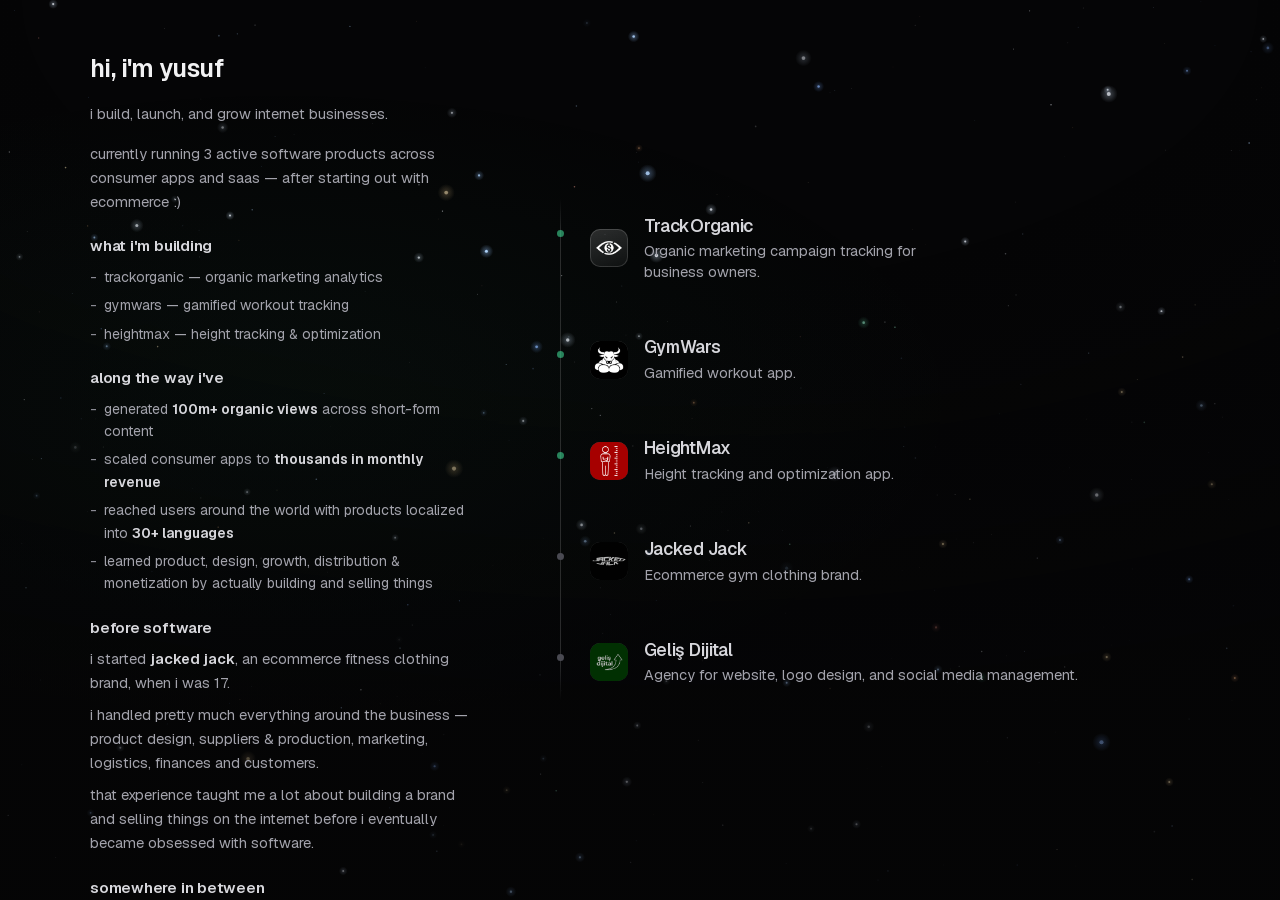
==== index.html @ 736e49fb "Add subtle mobile-only read more toggle (desktop completely unchanged)" ====
<!doctype html>
<html lang="en" data-theme="dark">
<head>
<meta charset="utf-8">
<meta name="viewport" content="width=device-width, initial-scale=1, viewport-fit=cover">
<title>Yusuf Emir Ulutaş</title>
<meta name="description" content="Founder. I build and run small software products: TrackOrganic, GymWars and HeightMax.">
<meta name="color-scheme" content="dark">
<meta name="theme-color" content="#050506">
<link rel="canonical" href="https://ulutas.co/">

<meta property="og:type" content="website">
<meta property="og:url" content="https://ulutas.co/">
<meta property="og:title" content="Yusuf Emir Ulutaş">
<meta property="og:description" content="Founder. I build and run small software products: TrackOrganic, GymWars and HeightMax.">
<meta property="og:image" content="https://ulutas.co/assets/og.png">
<meta name="twitter:card" content="summary_large_image">
<meta name="twitter:site" content="@ye33u">
<meta name="twitter:title" content="Yusuf Emir Ulutaş">
<meta name="twitter:description" content="Founder. I build and run small software products: TrackOrganic, GymWars and HeightMax.">
<meta name="twitter:image" content="https://ulutas.co/assets/og.png">

<link rel="icon" href="assets/favicon.svg" type="image/svg+xml">
<link rel="icon" href="assets/favicon.png" type="image/png">
<link rel="apple-touch-icon" href="assets/apple-touch-icon.png">

<link rel="preload" href="assets/fonts/geist-latin.woff2" as="font" type="font/woff2" crossorigin>
<link rel="preload" href="assets/fonts/geist-mono-latin.woff2" as="font" type="font/woff2" crossorigin>
<link rel="stylesheet" href="styles.css">

<script type="application/ld+json">
{"@context":"https://schema.org","@type":"Person","name":"Yusuf Emir Ulutaş","url":"https://ulutas.co/","sameAs":["https://x.com/ye33u","https://www.instagram.com/yusufemirulutas","https://www.linkedin.com/in/yusuf-emir-uluta%C5%9F-a8b88731a/"]}
</script>
</head>
<body>

<canvas id="stars" aria-hidden="true"></canvas>
<div class="vignette" aria-hidden="true"></div>

<!-- Icon sprite: paths from Phosphor Icons (regular), MIT licensed -->
<svg width="0" height="0" style="position:absolute" aria-hidden="true" focusable="false">
  <defs>
    <symbol id="i-x" viewBox="0 0 256 256"><path d="M214.75,211.71l-62.6-98.38,61.77-67.95a8,8,0,0,0-11.84-10.76L143.24,99.34,102.75,35.71A8,8,0,0,0,96,32H48a8,8,0,0,0-6.75,12.3l62.6,98.37-61.77,68a8,8,0,1,0,11.84,10.76l58.84-64.72,40.49,63.63A8,8,0,0,0,160,224h48a8,8,0,0,0,6.75-12.29ZM164.39,208,62.57,48h29L193.43,208Z"/></symbol>
    <symbol id="i-instagram" viewBox="0 0 256 256"><path d="M128,80a48,48,0,1,0,48,48A48.05,48.05,0,0,0,128,80Zm0,80a32,32,0,1,1,32-32A32,32,0,0,1,128,160ZM176,24H80A56.06,56.06,0,0,0,24,80v96a56.06,56.06,0,0,0,56,56h96a56.06,56.06,0,0,0,56-56V80A56.06,56.06,0,0,0,176,24Zm40,152a40,40,0,0,1-40,40H80a40,40,0,0,1-40-40V80A40,40,0,0,1,80,40h96a40,40,0,0,1,40,40ZM192,76a12,12,0,1,1-12-12A12,12,0,0,1,192,76Z"/></symbol>
    <symbol id="i-linkedin" viewBox="0 0 256 256"><path d="M216,24H40A16,16,0,0,0,24,40V216a16,16,0,0,0,16,16H216a16,16,0,0,0,16-16V40A16,16,0,0,0,216,24Zm0,192H40V40H216V216ZM96,112v64a8,8,0,0,1-16,0V112a8,8,0,0,1,16,0Zm88,28v36a8,8,0,0,1-16,0V140a20,20,0,0,0-40,0v36a8,8,0,0,1-16,0V112a8,8,0,0,1,15.79-1.78A36,36,0,0,1,184,140ZM100,84A12,12,0,1,1,88,72,12,12,0,0,1,100,84Z"/></symbol>
    <symbol id="i-mail" viewBox="0 0 256 256"><path d="M224,48H32a8,8,0,0,0-8,8V192a16,16,0,0,0,16,16H216a16,16,0,0,0,16-16V56A8,8,0,0,0,224,48ZM203.43,64,128,133.15,52.57,64ZM216,192H40V74.19l82.59,75.71a8,8,0,0,0,10.82,0L216,74.19V192Z"/></symbol>
    <symbol id="i-globe" viewBox="0 0 256 256"><path d="M128,24h0A104,104,0,1,0,232,128,104.12,104.12,0,0,0,128,24Zm87.62,96H175.79C174,83.49,159.94,57.67,148.41,42.4A88.19,88.19,0,0,1,215.63,120ZM96.23,136h63.54c-2.31,41.61-22.23,67.11-31.77,77C118.45,203.1,98.54,177.6,96.23,136Zm0-16C98.54,78.39,118.46,52.89,128,43c9.55,9.93,29.46,35.43,31.77,77Zm11.36-77.6C96.06,57.67,82,83.49,80.21,120H40.37A88.19,88.19,0,0,1,107.59,42.4ZM40.37,136H80.21c1.82,36.51,15.85,62.33,27.38,77.6A88.19,88.19,0,0,1,40.37,136Zm108,77.6c11.53-15.27,25.56-41.09,27.38-77.6h39.84A88.19,88.19,0,0,1,148.41,213.6Z"/></symbol>
  </defs>
</svg>

<main class="shell">

  <!-- ================= LEFT: PROFILE ================= -->
  <aside class="col-profile">
    <div class="bio" id="bio">
      <h1 class="bio-name">hi, i'm yusuf</h1>

      <div class="bio-body">
        <p class="bio-intro">
          i build, launch, and grow internet businesses.
        </p>

        <p class="bio-intro">
          currently running 3 active software products across consumer apps and saas — after starting out with ecommerce :)
        </p>

        <div class="bio-block">
          <p class="bio-label">what i'm building</p>
          <ul class="bio-list">
            <li>trackorganic — organic marketing analytics</li>
            <li>gymwars — gamified workout tracking</li>
            <li>heightmax — height tracking & optimization</li>
          </ul>
        </div>

        <!-- mobile: toggle sits here, hidden on desktop -->
        <button class="bio-toggle" id="bio-toggle" type="button" aria-expanded="false" aria-controls="bio-more">
          <span>read more</span> <span class="bio-toggle-arrow" aria-hidden="true">↓</span>
        </button>

        <div class="bio-more" id="bio-more">
          <div class="bio-block">
            <p class="bio-label">along the way i've</p>
            <ul class="bio-list">
              <li>generated <strong>100m+ organic views</strong> across short-form content</li>
              <li>scaled consumer apps to <strong>thousands in monthly revenue</strong></li>
              <li>reached users around the world with products localized into <strong>30+ languages</strong></li>
              <li>learned product, design, growth, distribution & monetization by actually building and selling things</li>
            </ul>
          </div>

          <div class="bio-block">
            <p class="bio-label">before software</p>
            <p class="bio-intro">
              i started <strong>jacked jack</strong>, an ecommerce fitness clothing brand, when i was 17.
            </p>
            <p class="bio-intro">
              i handled pretty much everything around the business — product design, suppliers & production, marketing, logistics, finances and customers.
            </p>
            <p class="bio-intro">
              that experience taught me a lot about building a brand and selling things on the internet before i eventually became obsessed with software.
            </p>
          </div>

          <div class="bio-block">
            <p class="bio-label">somewhere in between</p>
            <p class="bio-intro">
              i'm majoring in political science & international relations — which has almost nothing to do with what i build, but i kind of like it that way.
            </p>
          </div>

          <div class="bio-block">
            <p class="bio-label">say hi</p>
            <p class="bio-intro">
              if you're building something and think i can help, feel free to reach out.
            </p>
            <p class="bio-intro">
              i genuinely enjoy helping people build, grow and figure things out.
            </p>
          </div>
        </div>
      </div>

      <nav class="bio-links" aria-label="Social links">
        <a class="bio-link" href="https://x.com/ye33u" target="_blank" rel="noopener noreferrer">twitter</a>
        <span class="bio-sep" aria-hidden="true">/</span>
        <a class="bio-link" href="https://www.instagram.com/yusufemirulutas" target="_blank" rel="noopener noreferrer">instagram</a>
        <span class="bio-sep" aria-hidden="true">/</span>
        <a class="bio-link" href="https://www.linkedin.com/in/yusuf-emir-uluta%C5%9F-a8b88731a/" target="_blank" rel="noopener noreferrer">linkedin</a>
        <span class="bio-sep" aria-hidden="true">/</span>
        <a class="bio-link" href="mailto:yusufemirulutas@gmail.com">email</a>
      </nav>
    </div>
  </aside>

  <!-- ================= RIGHT: PRODUCTS ================= -->
  <section class="col-work" aria-labelledby="work-heading">
    <h1 class="sr-only" id="work-heading">Products by Yusuf Emir Ulutaş</h1>
    <ol class="timeline">

      <li class="row" data-status="active">
        <a class="entry" href="https://trackorganic.com/" target="_blank" rel="noopener noreferrer">
          <span class="lg"><img src="assets/logos/trackorganic.png" alt="" width="38" height="38" loading="lazy" decoding="async"></span>
          <span class="txt">
            <span class="txt-name">TrackOrganic</span>
            <span class="txt-tag">Organic marketing campaign tracking for business owners.</span>
          </span>
          <span class="site"><svg class="i" aria-hidden="true"><use href="#i-globe"/></svg>trackorganic.com</span>
        </a>
      </li>

      <li class="row" data-status="active">
        <a class="entry" href="https://apps.apple.com/us/app/gymwars-workout-tracker/id6766190927" target="_blank" rel="noopener noreferrer">
          <span class="lg"><img src="assets/logos/gymwars.png" alt="" width="38" height="38" loading="lazy" decoding="async"></span>
          <span class="txt">
            <span class="txt-name">GymWars</span>
            <span class="txt-tag">Gamified workout app.</span>
          </span>
          <span class="site"><svg class="i" aria-hidden="true"><use href="#i-globe"/></svg>apps.apple.com</span>
        </a>
      </li>

      <li class="row" data-status="active">
        <a class="entry" href="https://ultasdev.com/heightmax" target="_blank" rel="noopener noreferrer">
          <span class="lg"><img src="assets/logos/heightmax.png" alt="" width="38" height="38" loading="lazy" decoding="async"></span>
          <span class="txt">
            <span class="txt-name">HeightMax</span>
            <span class="txt-tag">Height tracking and optimization app.</span>
          </span>
          <span class="site"><svg class="i" aria-hidden="true"><use href="#i-globe"/></svg>ultasdev.com</span>
        </a>
      </li>

      <li class="row" data-status="closed">
        <a class="entry" href="https://www.instagram.com/jackedjack.tr" target="_blank" rel="noopener noreferrer">
          <span class="lg"><img src="assets/logos/jackedjack.png" alt="" width="38" height="38" loading="lazy" decoding="async"></span>
          <span class="txt">
            <span class="txt-name">Jacked Jack</span>
            <span class="txt-tag">Ecommerce gym clothing brand.</span>
          </span>
          <span class="site"><svg class="i" aria-hidden="true"><use href="#i-globe"/></svg>instagram.com</span>
        </a>
      </li>

      <li class="row" data-status="closed">
        <div class="entry">
          <span class="lg"><img src="assets/logos/gelisdijital.png" alt="" width="38" height="38" loading="lazy" decoding="async"></span>
          <span class="txt">
            <span class="txt-name">Geliş Dijital</span>
            <span class="txt-tag">Agency for website, logo design, and social media management.</span>
          </span>
        </div>
      </li>

    </ol>
  </section>

</main>

<script src="main.js" defer></script>
</body>
</html>
---- styles.css ----
/* ============================================================
   ulutas.co
   Dark-locked palette. One accent (mint), used only for live
   status and focus. One radius system: interactive = pill,
   containers = 18px, tiles = 11px.
   All text colours verified at WCAG AA or better on --bg.
   ============================================================ */

@font-face{font-family:Geist;src:url(assets/fonts/geist-latin.woff2) format('woff2');font-weight:100 900;font-display:swap;unicode-range:U+0000-00FF,U+0131,U+0152-0153,U+02BB-02BC,U+02C6,U+02DA,U+02DC,U+0304,U+0308,U+0329,U+2000-206F,U+20AC,U+2122,U+2191,U+2193,U+2212,U+2215,U+FEFF,U+FFFD}
@font-face{font-family:Geist;src:url(assets/fonts/geist-latin-ext.woff2) format('woff2');font-weight:100 900;font-display:swap;unicode-range:U+0100-02AF,U+0304,U+0308,U+0329,U+1E00-1E9F,U+1EF2-1EFF,U+2020,U+20A0-20AB,U+20AD-20C0,U+2113,U+2C60-2C7F,U+A720-A7FF}
@font-face{font-family:'Geist Mono';src:url(assets/fonts/geist-mono-latin.woff2) format('woff2');font-weight:100 900;font-display:swap;unicode-range:U+0000-00FF,U+0131,U+0152-0153,U+02BB-02BC,U+02C6,U+02DA,U+02DC,U+0304,U+0308,U+0329,U+2000-206F,U+20AC,U+2122,U+2191,U+2193,U+2212,U+2215,U+FEFF,U+FFFD}
@font-face{font-family:'Geist Mono';src:url(assets/fonts/geist-mono-latin-ext.woff2) format('woff2');font-weight:100 900;font-display:swap;unicode-range:U+0100-02AF,U+0304,U+0308,U+0329,U+1E00-1E9F,U+1EF2-1EFF,U+2020,U+20A0-20AB,U+20AD-20C0,U+2113,U+2C60-2C7F,U+A720-A7FF}

:root{
  --bg:#050506;
  --surface:rgba(255,255,255,.028);
  --surface-hi:rgba(255,255,255,.055);
  --line:rgba(255,255,255,.085);
  --line-hi:rgba(255,255,255,.15);

  /* contrast on --bg: 18.4 / 14.9 / 8.2 / 6.0 */
  --text:#f2f2f3;
  --text-1:#d7d7dc;
  --text-2:#a3a3ac;
  --text-3:#8a8a93;

  --accent:#3ecf8e;
  --accent-rest:rgba(62,207,142,.62);
  --accent-dim:rgba(62,207,142,.17);
  --dot-off:#4a4a52;

  --r-pill:999px;
  --r-card:18px;
  --r-tile:11px;

  --ease:cubic-bezier(.16,1,.3,1);
  --shell:1180px;

  --z-stars:0; --z-vignette:1; --z-content:2;
}

*,*::before,*::after{box-sizing:border-box}
html{-webkit-text-size-adjust:100%}
body{
  margin:0;
  min-height:100dvh;
  background:var(--bg);
  color:var(--text);
  font-family:Geist,ui-sans-serif,system-ui,-apple-system,'Segoe UI',sans-serif;
  font-size:16px;
  line-height:1.5;
  -webkit-font-smoothing:antialiased;
  text-rendering:optimizeLegibility;
  overflow-x:hidden;
}
a{color:inherit;text-decoration:none}
ol{margin:0;padding:0;list-style:none}
p{margin:0}
img{max-width:100%;display:block}

.sr-only{
  position:absolute;width:1px;height:1px;padding:0;margin:-1px;
  overflow:hidden;clip:rect(0,0,0,0);white-space:nowrap;border:0;
}

:focus-visible{
  outline:2px solid var(--accent);
  outline-offset:3px;
  border-radius:var(--r-tile);
}

.i{width:1em;height:1em;fill:currentColor;flex:none}

/* ---------- starfield + vignette ---------- */
#stars{
  position:fixed;inset:0;width:100%;height:100%;
  z-index:var(--z-stars);pointer-events:none;
}
.vignette{
  position:fixed;inset:0;z-index:var(--z-vignette);pointer-events:none;
  background:
    radial-gradient(120% 80% at 50% 0%,transparent 40%,rgba(5,5,6,.55) 100%),
    radial-gradient(90% 60% at 22% 45%,rgba(62,207,142,.045),transparent 60%);
}

/* ---------- shell ---------- */
.shell{
  position:relative;z-index:var(--z-content);
  max-width:var(--shell);
  margin-inline:auto;
  padding:0 clamp(20px,5vw,40px);
  display:grid;
  grid-template-columns:minmax(0,380px) minmax(0,1fr);
  gap:clamp(40px,7vw,104px);
  align-items:start;
}

/* ---------- left column (sticky) ---------- */
.col-profile{
  position:sticky;top:0;
  max-height:100dvh;
  overflow-y:auto;
  scrollbar-width:none;
  -ms-overflow-style:none;
  padding-block:clamp(36px,6vh,64px);
}
.col-profile::-webkit-scrollbar{display:none}

.bio{
  width:100%;
  max-width:400px;
}

.bio-name{
  margin:0 0 18px 0;
  font-size:1.55rem;font-weight:600;
  letter-spacing:-.025em;line-height:1.2;
  color:var(--text);
}

.bio-body{display:flex;flex-direction:column;gap:16px}
.bio-intro{
  margin:0;
  color:var(--text-2);
  font-size:.9063rem;line-height:1.65;
  text-wrap:pretty;
}
.bio-block{display:flex;flex-direction:column;gap:8px;margin-top:6px}
.bio-label{
  margin:0;
  color:var(--text-1);
  font-size:.9375rem;font-weight:600;
  letter-spacing:-.015em;
}
.bio-list{
  list-style:none;padding:0;margin:0;
  display:flex;flex-direction:column;gap:6px;
}
.bio-list li{
  position:relative;
  padding-left:14px;
  color:var(--text-2);
  font-size:.875rem;line-height:1.6;
}
.bio-list li::before{
  content:"-";
  position:absolute;left:0;top:0;
  color:var(--text-3);
}
.bio-list strong, .bio-intro strong{
  color:var(--text-1);
  font-weight:600;
}

.bio-links{
  margin-top:28px;
  display:flex;align-items:center;flex-wrap:wrap;gap:8px 10px;
  font-size:.875rem;
}
.bio-link{
  color:var(--text-3);
  transition:color .2s var(--ease);
}
.bio-link:hover{
  color:var(--text);
  text-decoration:underline;
  text-underline-offset:3px;
}
.bio-sep{
  color:var(--text-3);
  opacity:.4;
  user-select:none;
}

/* desktop: toggle hidden, bio-more always visible */
.bio-toggle{display:none}
.bio-more{display:flex;flex-direction:column;gap:16px}
/* ---------- right column ---------- */
.col-work{
  min-height:100dvh;
  display:flex;flex-direction:column;justify-content:center;
  padding-block:clamp(48px,9vh,88px);
}

.timeline{
  position:relative;
  padding-left:30px;
}
.timeline::before{
  content:"";position:absolute;
  left:0;top:0;bottom:0;width:1px;
  background:var(--line-hi);
  -webkit-mask-image:linear-gradient(180deg,transparent,#000 7%,#000 92%,transparent);
          mask-image:linear-gradient(180deg,transparent,#000 7%,#000 92%,transparent);
}

/* row: the dot lives here so it stays pinned to the line while
   the entry beside it slides on hover */
.row{position:relative;padding-block:3px}
.row + .row{margin-top:20px}
.row::before{
  content:"";position:absolute;
  left:-30px;top:32px;
  width:7px;height:7px;margin-left:-3px;
  border-radius:50%;
  background:var(--dot-off);
  transition:background .28s var(--ease),box-shadow .28s var(--ease),transform .28s var(--ease);
}
.row[data-status="active"]::before{background:var(--accent-rest)}

.entry{
  display:grid;
  grid-template-columns:auto minmax(0,1fr) auto;
  align-items:center;
  gap:16px;
  padding:14px 15px;
  margin-left:-15px;
  border-radius:14px;
  transition:transform .32s var(--ease),background .32s var(--ease);
}

.lg{
  flex:none;width:38px;height:38px;
  border-radius:10px;overflow:hidden;
  display:grid;place-items:center;
  background:linear-gradient(160deg,rgba(255,255,255,.16),rgba(255,255,255,.04));
  box-shadow:inset 0 0 0 1px var(--line-hi);
  transition:box-shadow .32s var(--ease),opacity .32s var(--ease);
}
.lg img{width:100%;height:100%;object-fit:cover}
/* a closed product reads slightly quieter, but its text stays full contrast */
.row[data-status="closed"] .lg{opacity:.72}

.txt{display:flex;flex-direction:column;gap:3px;min-width:0}
.txt-head{display:flex;align-items:center;gap:9px;flex-wrap:wrap}
.txt-name{
  font-size:1.0938rem;font-weight:550;
  letter-spacing:-.017em;line-height:1.3;
  color:var(--text-1);
  transition:color .28s var(--ease);
}
.txt-tag{
  font-size:.9063rem;line-height:1.45;
  color:var(--text-2);
  text-wrap:pretty;
}

/* status: colour plus a text label, so colour is never the only signal */
.tag{
  display:inline-flex;align-items:center;
  height:19px;padding-inline:7px;
  border-radius:var(--r-pill);
  border:1px solid;
  font-family:'Geist Mono',ui-monospace,SFMono-Regular,Menlo,monospace;
  font-size:.625rem;line-height:1;
  letter-spacing:.06em;text-transform:uppercase;
}
.tag-on{color:var(--accent);border-color:rgba(62,207,142,.32);background:rgba(62,207,142,.1)}
.tag-off{color:var(--text-2);border-color:var(--line);background:var(--surface)}

/* domain pill: hidden until hover / focus, always shown on touch */
.site{
  display:inline-flex;align-items:center;gap:7px;
  height:34px;padding-inline:13px;
  border:1px solid var(--line);
  border-radius:var(--r-pill);
  background:rgba(9,9,11,.7);
  font-family:'Geist Mono',ui-monospace,SFMono-Regular,Menlo,monospace;
  font-size:.7813rem;color:var(--text-2);
  white-space:nowrap;
  opacity:0;transform:translateX(10px);
  transition:opacity .34s var(--ease),transform .34s var(--ease),
             color .34s var(--ease),border-color .34s var(--ease);
}
.site .i{font-size:1.05em;opacity:.65}

/* ---------- hover / focus choreography ---------- */
@media (hover:hover){
  .row:hover .entry{transform:translateX(7px);background:var(--surface)}
  .row:hover::before{
    transform:scale(1.35);
    box-shadow:0 0 0 4px rgba(255,255,255,.07);
  }
  .row[data-status="active"]:hover::before{
    background:var(--accent);
    box-shadow:0 0 0 4px var(--accent-dim),0 0 18px rgba(62,207,142,.5);
  }
  .row[data-status="closed"]:hover::before{background:#71717a}
  .row:hover .txt-name{color:var(--text)}
  .row:hover .lg{box-shadow:inset 0 0 0 1px rgba(255,255,255,.24);opacity:1}
  .row:hover .site{opacity:1;transform:translateX(0);border-color:var(--line-hi);color:var(--text)}
}
.entry:focus-visible{transform:translateX(7px);background:var(--surface)}
.entry:focus-visible .site{opacity:1;transform:translateX(0);color:var(--text)}
.row:has(.entry:focus-visible)::before{
  transform:scale(1.35);
  box-shadow:0 0 0 4px rgba(255,255,255,.07);
}
.row[data-status="active"]:has(.entry:focus-visible)::before{
  background:var(--accent);
  box-shadow:0 0 0 4px var(--accent-dim),0 0 18px rgba(62,207,142,.5);
}

/* touch: no hover, so the domain is always visible */
@media (hover:none){
  .site{opacity:1;transform:none}
}

.foot{
  margin-top:56px;padding-left:30px;
  display:flex;flex-wrap:wrap;gap:6px 16px;
  font-family:'Geist Mono',ui-monospace,SFMono-Regular,Menlo,monospace;
  font-size:.75rem;color:var(--text-3);
}
.foot a{transition:color .22s var(--ease)}
.foot a:hover{color:var(--text-1)}

/* ---------- scroll reveal ---------- */
.reveal{opacity:0;transform:translateY(16px)}
.reveal.is-in{
  opacity:1;transform:none;
  transition:opacity .7s var(--ease),transform .7s var(--ease);
  transition-delay:calc(var(--i,0) * 65ms);
}

/* ---------- bio entrance ---------- */
@media (prefers-reduced-motion:no-preference){
  #bio{animation:rise .8s var(--ease) both}
  @keyframes rise{from{opacity:0;transform:translateY(14px)}to{opacity:1;transform:none}}
}

/* ---------- responsive ---------- */
@media (max-width:1023px){
  .shell{
    grid-template-columns:1fr;
    gap:8px;
    padding-inline:20px;
    padding-bottom:max(80px, calc(60px + env(safe-area-inset-bottom, 20px)));
  }
  .col-profile{
    position:static;height:auto;max-height:none;overflow-y:visible;
    padding-block:clamp(40px,9vh,72px) 0;
  }
  .bio{max-width:520px}

  /* mobile: collapsible bio */
  .bio-more{display:none}
  .bio-more.is-open{
    display:flex;flex-direction:column;gap:16px;
    animation:rise .4s var(--ease) both;
  }
  .bio-toggle{
    display:inline-flex;align-items:center;gap:5px;
    appearance:none;background:none;border:none;padding:0;
    margin-top:10px;
    color:var(--text-3);
    font-family:inherit;
    font-size:.8125rem;
    cursor:pointer;
    transition:color .2s var(--ease);
  }
  .bio-toggle:hover,.bio-toggle:focus-visible{color:var(--text-1)}
  .bio-toggle-arrow{
    display:inline-block;
    transition:transform .3s var(--ease);
  }
  .bio-toggle[aria-expanded="true"] .bio-toggle-arrow{
    transform:rotate(180deg);
  }

  .col-work{
    min-height:0;display:block;
    padding-block:40px 0;
  }
  .timeline{padding-left:26px}
  .row::before{left:-26px}
  .foot{padding-left:26px;margin-top:44px;margin-bottom:56px}
}

@media (max-width:560px){
  .entry{
    grid-template-columns:auto minmax(0,1fr);
    gap:12px;
    padding:12px;
    margin-left:-12px;
  }
  .site{
    grid-column:1 / -1;
    justify-self:start;
    height:30px;padding-inline:11px;
    margin-top:2px;
    font-size:.7188rem;
  }
  .ident-name{font-size:1.18rem}
  .pill{height:36px;padding-inline:13px;font-size:.8125rem}
}

/* ---------- accessibility ---------- */
@media (prefers-reduced-motion:reduce){
  *,*::before,*::after{
    animation-duration:.01ms !important;
    animation-iteration-count:1 !important;
    transition-duration:.01ms !important;
    scroll-behavior:auto !important;
  }
  .reveal{opacity:1;transform:none}
  .row:hover .entry,.entry:focus-visible{transform:none}
}
@media (prefers-reduced-transparency:reduce){
  .card{background:#0b0b0e;backdrop-filter:none;-webkit-backdrop-filter:none}
}
@media (prefers-contrast:more){
  :root{--text-2:#c8c8ce;--text-3:#b0b0b8;--line:rgba(255,255,255,.22);--line-hi:rgba(255,255,255,.36)}
}
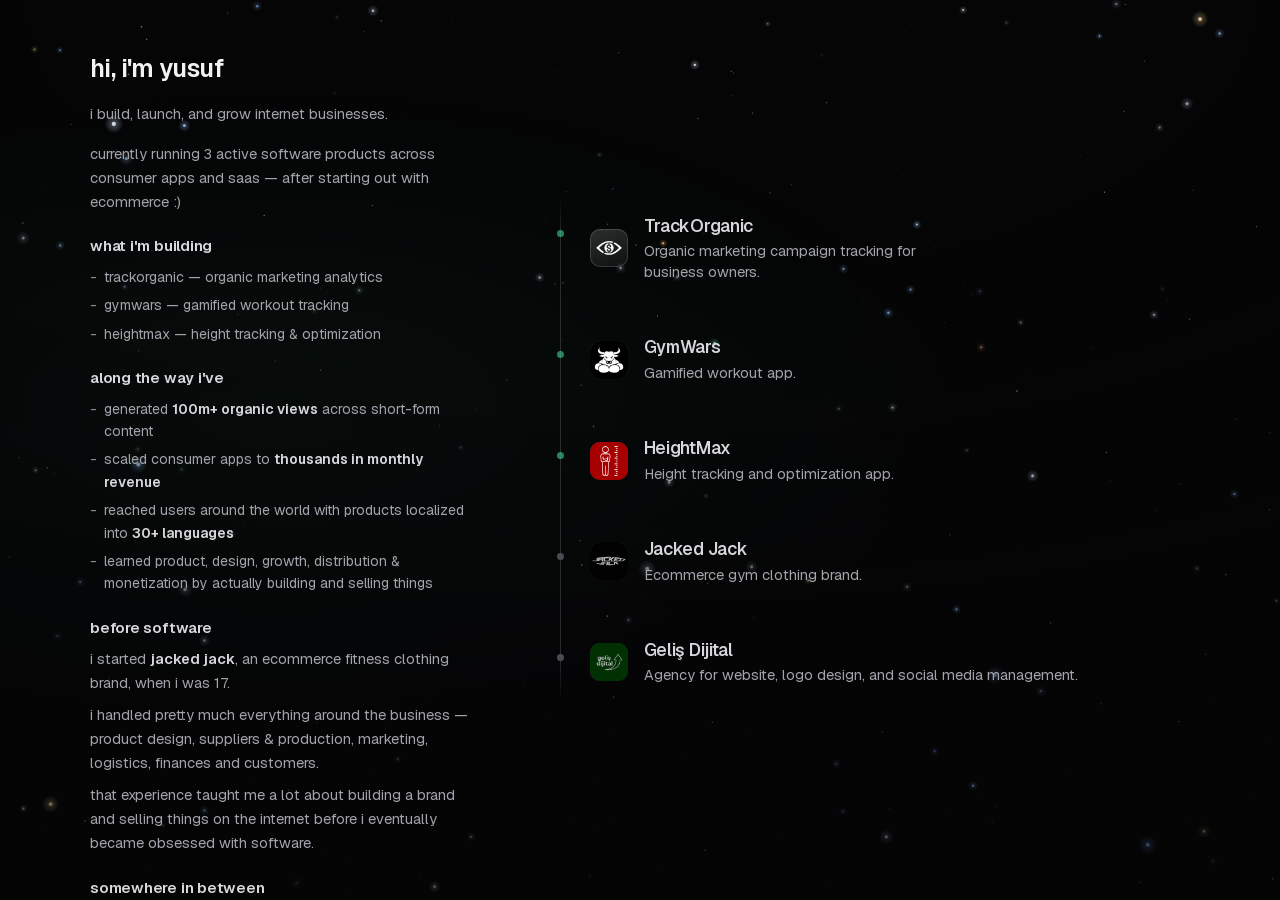
==== commit 21215877: "Add cache-busting query strings to CSS and JS to force fresh load" ====
--- a/index.html
+++ b/index.html
@@ -26,7 +26,7 @@
 
 <link rel="preload" href="assets/fonts/geist-latin.woff2" as="font" type="font/woff2" crossorigin>
 <link rel="preload" href="assets/fonts/geist-mono-latin.woff2" as="font" type="font/woff2" crossorigin>
-<link rel="stylesheet" href="styles.css">
+<link rel="stylesheet" href="styles.css?v=2">
 
 <script type="application/ld+json">
 {"@context":"https://schema.org","@type":"Person","name":"Yusuf Emir Ulutaş","url":"https://ulutas.co/","sameAs":["https://x.com/ye33u","https://www.instagram.com/yusufemirulutas","https://www.linkedin.com/in/yusuf-emir-uluta%C5%9F-a8b88731a/"]}
@@ -197,6 +197,6 @@
 
 </main>
 
-<script src="main.js" defer></script>
+<script src="main.js?v=2" defer></script>
 </body>
 </html>
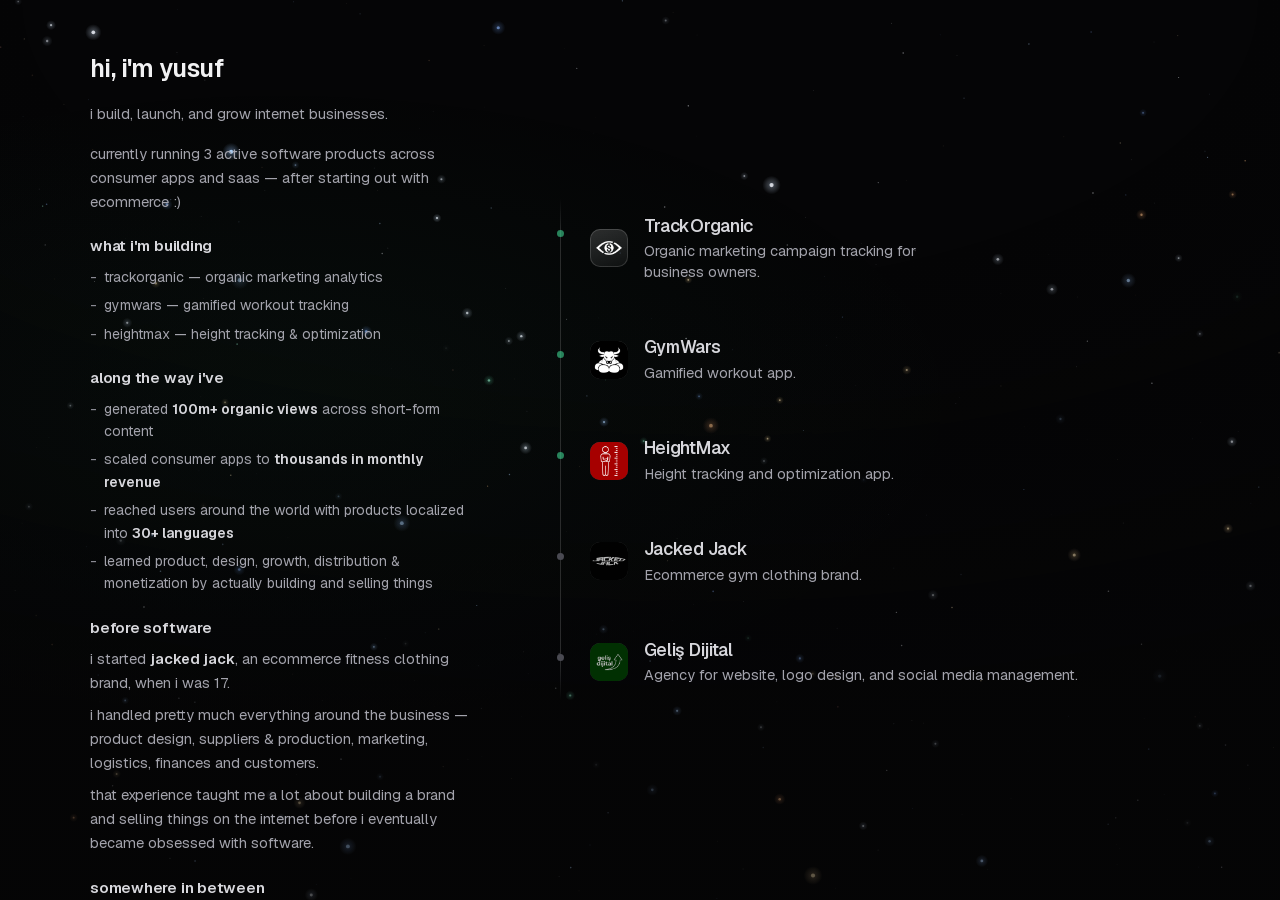
==== commit d8915f5a: "Add fade-out gradient above mobile read-more button" ====
--- a/index.html
+++ b/index.html
@@ -26,7 +26,7 @@
 
 <link rel="preload" href="assets/fonts/geist-latin.woff2" as="font" type="font/woff2" crossorigin>
 <link rel="preload" href="assets/fonts/geist-mono-latin.woff2" as="font" type="font/woff2" crossorigin>
-<link rel="stylesheet" href="styles.css?v=2">
+<link rel="stylesheet" href="styles.css?v=3">
 
 <script type="application/ld+json">
 {"@context":"https://schema.org","@type":"Person","name":"Yusuf Emir Ulutaş","url":"https://ulutas.co/","sameAs":["https://x.com/ye33u","https://www.instagram.com/yusufemirulutas","https://www.linkedin.com/in/yusuf-emir-uluta%C5%9F-a8b88731a/"]}
--- a/styles.css
+++ b/styles.css
@@ -350,15 +350,29 @@
     animation:rise .4s var(--ease) both;
   }
   .bio-toggle{
-    display:inline-flex;align-items:center;gap:5px;
-    appearance:none;background:none;border:none;padding:0;
-    margin-top:10px;
+    display:flex;align-items:center;justify-content:center;gap:5px;
+    position:relative;
+    width:100%;
+    appearance:none;background:none;border:none;
+    padding:20px 0 0;
+    margin-top:-32px;
     color:var(--text-3);
     font-family:inherit;
     font-size:.8125rem;
     cursor:pointer;
     transition:color .2s var(--ease);
   }
+  .bio-toggle::before{
+    content:"";
+    position:absolute;
+    left:-24px;right:-24px;
+    bottom:100%;
+    height:56px;
+    background:linear-gradient(to bottom,transparent,var(--bg));
+    pointer-events:none;
+    transition:opacity .3s var(--ease);
+  }
+  .bio-toggle[aria-expanded="true"]::before{opacity:0}
   .bio-toggle:hover,.bio-toggle:focus-visible{color:var(--text-1)}
   .bio-toggle-arrow{
     display:inline-block;
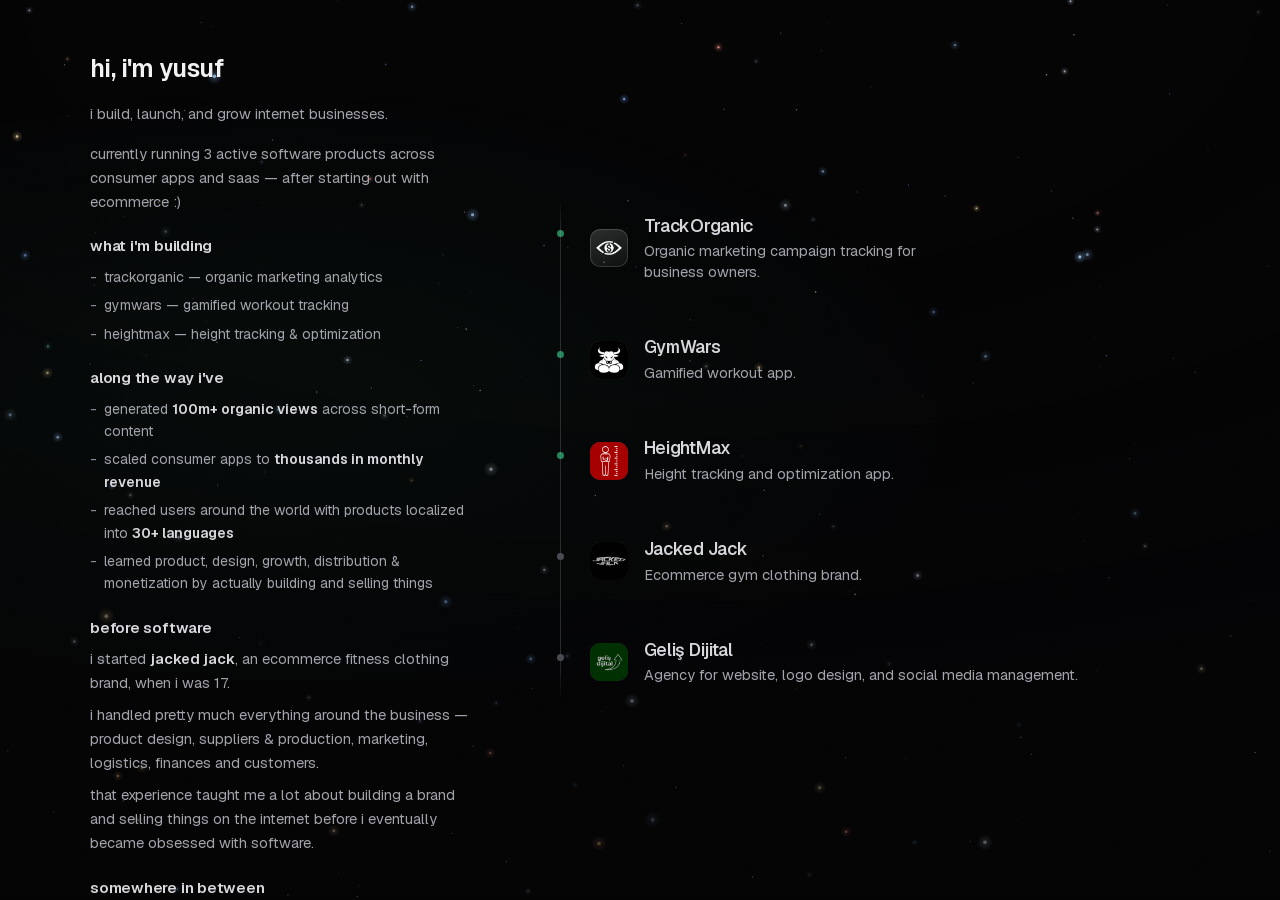
==== commit e8ff8fb1: "Move social links inside bio-more (hidden behind read more on mobile)" ====
--- a/index.html
+++ b/index.html
@@ -118,18 +118,18 @@
               i genuinely enjoy helping people build, grow and figure things out.
             </p>
           </div>
+
+          <nav class="bio-links" aria-label="Social links">
+            <a class="bio-link" href="https://x.com/ye33u" target="_blank" rel="noopener noreferrer">twitter</a>
+            <span class="bio-sep" aria-hidden="true">/</span>
+            <a class="bio-link" href="https://www.instagram.com/yusufemirulutas" target="_blank" rel="noopener noreferrer">instagram</a>
+            <span class="bio-sep" aria-hidden="true">/</span>
+            <a class="bio-link" href="https://www.linkedin.com/in/yusuf-emir-uluta%C5%9F-a8b88731a/" target="_blank" rel="noopener noreferrer">linkedin</a>
+            <span class="bio-sep" aria-hidden="true">/</span>
+            <a class="bio-link" href="mailto:yusufemirulutas@gmail.com">email</a>
+          </nav>
         </div>
       </div>
-
-      <nav class="bio-links" aria-label="Social links">
-        <a class="bio-link" href="https://x.com/ye33u" target="_blank" rel="noopener noreferrer">twitter</a>
-        <span class="bio-sep" aria-hidden="true">/</span>
-        <a class="bio-link" href="https://www.instagram.com/yusufemirulutas" target="_blank" rel="noopener noreferrer">instagram</a>
-        <span class="bio-sep" aria-hidden="true">/</span>
-        <a class="bio-link" href="https://www.linkedin.com/in/yusuf-emir-uluta%C5%9F-a8b88731a/" target="_blank" rel="noopener noreferrer">linkedin</a>
-        <span class="bio-sep" aria-hidden="true">/</span>
-        <a class="bio-link" href="mailto:yusufemirulutas@gmail.com">email</a>
-      </nav>
     </div>
   </aside>
 
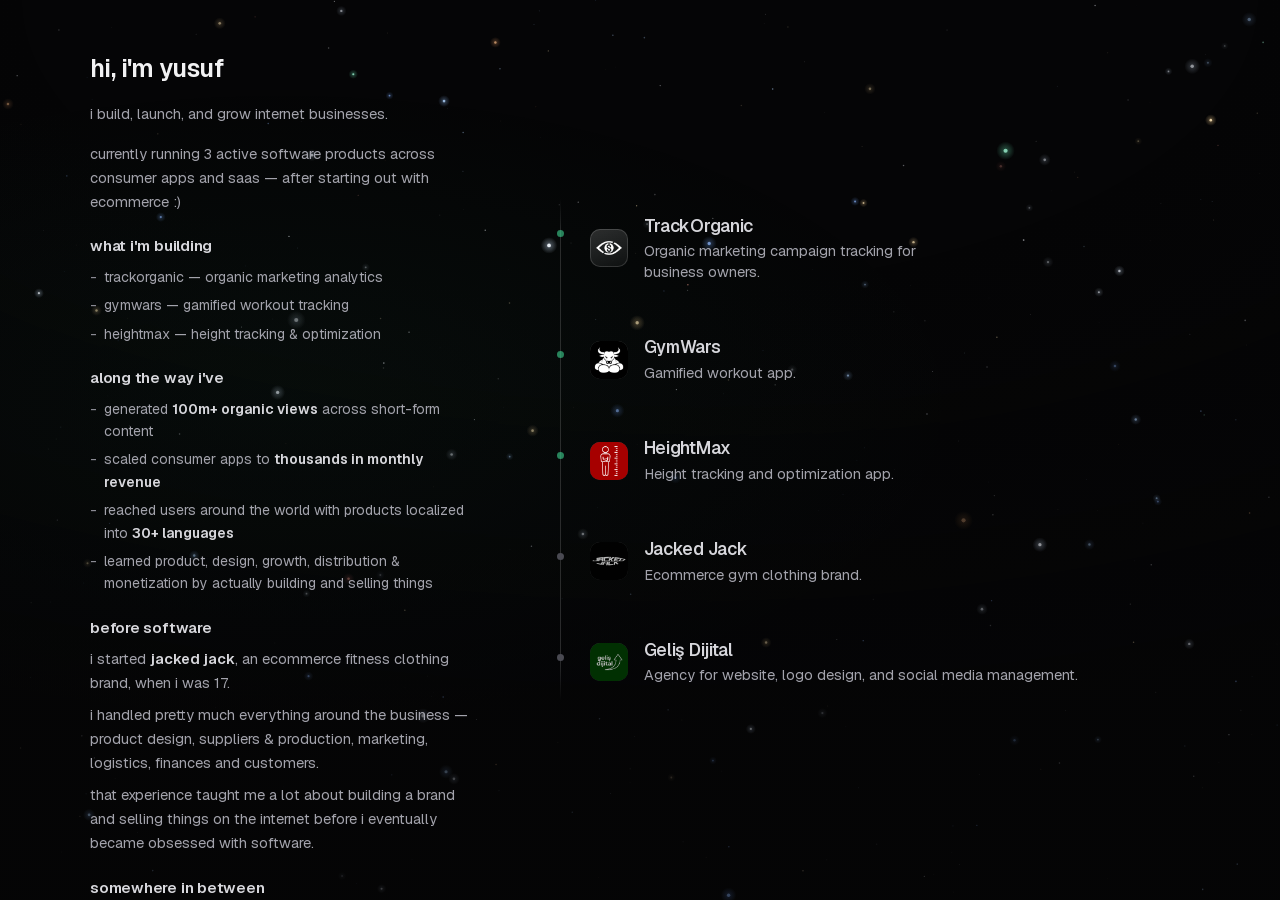
==== commit 9e9f35a3: "Full-height fade gradient covering list items below 'what i'm building'" ====
--- a/index.html
+++ b/index.html
@@ -26,7 +26,7 @@
 
 <link rel="preload" href="assets/fonts/geist-latin.woff2" as="font" type="font/woff2" crossorigin>
 <link rel="preload" href="assets/fonts/geist-mono-latin.woff2" as="font" type="font/woff2" crossorigin>
-<link rel="stylesheet" href="styles.css?v=3">
+<link rel="stylesheet" href="styles.css?v=4">
 
 <script type="application/ld+json">
 {"@context":"https://schema.org","@type":"Person","name":"Yusuf Emir Ulutaş","url":"https://ulutas.co/","sameAs":["https://x.com/ye33u","https://www.instagram.com/yusufemirulutas","https://www.linkedin.com/in/yusuf-emir-uluta%C5%9F-a8b88731a/"]}
--- a/styles.css
+++ b/styles.css
@@ -351,11 +351,11 @@
   }
   .bio-toggle{
     display:flex;align-items:center;justify-content:center;gap:5px;
-    position:relative;
+    position:relative;z-index:1;
     width:100%;
     appearance:none;background:none;border:none;
-    padding:20px 0 0;
-    margin-top:-32px;
+    padding:0;
+    margin-top:-8px;
     color:var(--text-3);
     font-family:inherit;
     font-size:.8125rem;
@@ -366,9 +366,9 @@
     content:"";
     position:absolute;
     left:-24px;right:-24px;
-    bottom:100%;
-    height:56px;
-    background:linear-gradient(to bottom,transparent,var(--bg));
+    bottom:0;
+    height:160px;
+    background:linear-gradient(to bottom,transparent 0%,var(--bg) 75%);
     pointer-events:none;
     transition:opacity .3s var(--ease);
   }
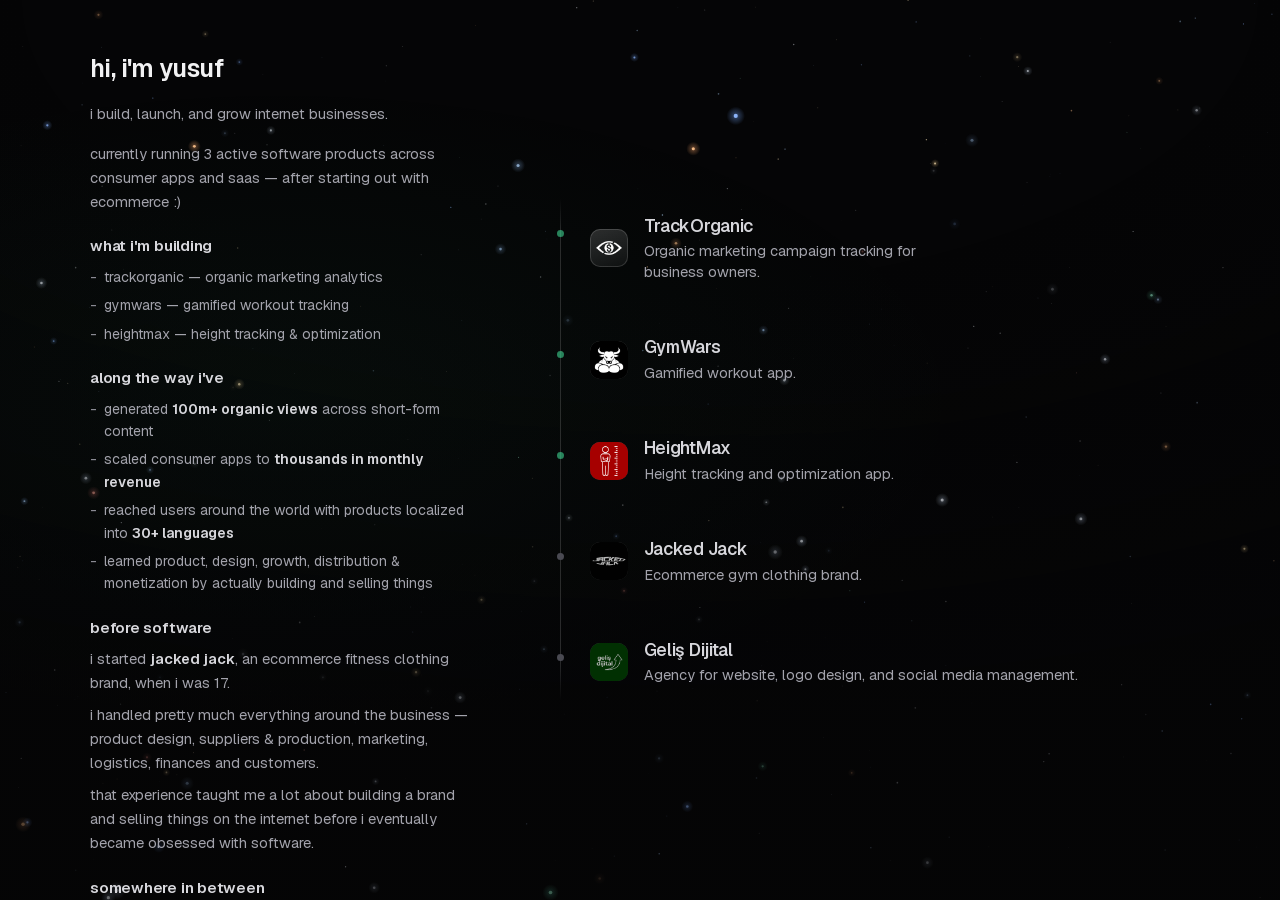
==== commit 28c22ae2: "Left-align read more, move to end when expanded, fix text visibility above gradient" ====
--- a/index.html
+++ b/index.html
@@ -26,7 +26,7 @@
 
 <link rel="preload" href="assets/fonts/geist-latin.woff2" as="font" type="font/woff2" crossorigin>
 <link rel="preload" href="assets/fonts/geist-mono-latin.woff2" as="font" type="font/woff2" crossorigin>
-<link rel="stylesheet" href="styles.css?v=4">
+<link rel="stylesheet" href="styles.css?v=5">
 
 <script type="application/ld+json">
 {"@context":"https://schema.org","@type":"Person","name":"Yusuf Emir Ulutaş","url":"https://ulutas.co/","sameAs":["https://x.com/ye33u","https://www.instagram.com/yusufemirulutas","https://www.linkedin.com/in/yusuf-emir-uluta%C5%9F-a8b88731a/"]}
@@ -73,11 +73,6 @@
           </ul>
         </div>
 
-        <!-- mobile: toggle sits here, hidden on desktop -->
-        <button class="bio-toggle" id="bio-toggle" type="button" aria-expanded="false" aria-controls="bio-more">
-          <span>read more</span> <span class="bio-toggle-arrow" aria-hidden="true">↓</span>
-        </button>
-
         <div class="bio-more" id="bio-more">
           <div class="bio-block">
             <p class="bio-label">along the way i've</p>
@@ -129,6 +124,11 @@
             <a class="bio-link" href="mailto:yusufemirulutas@gmail.com">email</a>
           </nav>
         </div>
+
+        <!-- mobile: toggle after bio-more so it lands at end when expanded -->
+        <button class="bio-toggle" id="bio-toggle" type="button" aria-expanded="false" aria-controls="bio-more">
+          <span>read more</span> <span class="bio-toggle-arrow" aria-hidden="true">↓</span>
+        </button>
       </div>
     </div>
   </aside>
--- a/styles.css
+++ b/styles.css
@@ -350,12 +350,11 @@
     animation:rise .4s var(--ease) both;
   }
   .bio-toggle{
-    display:flex;align-items:center;justify-content:center;gap:5px;
-    position:relative;z-index:1;
-    width:100%;
+    display:inline-flex;align-items:center;gap:5px;
+    position:relative;
     appearance:none;background:none;border:none;
     padding:0;
-    margin-top:-8px;
+    margin-top:-4px;
     color:var(--text-3);
     font-family:inherit;
     font-size:.8125rem;
@@ -366,12 +365,14 @@
     content:"";
     position:absolute;
     left:-24px;right:-24px;
-    bottom:0;
+    bottom:-4px;
     height:160px;
-    background:linear-gradient(to bottom,transparent 0%,var(--bg) 75%);
+    background:linear-gradient(to bottom,transparent 0%,var(--bg) 70%);
+    z-index:-1;
     pointer-events:none;
     transition:opacity .3s var(--ease);
   }
+  .bio-toggle[aria-expanded="true"]{margin-top:8px}
   .bio-toggle[aria-expanded="true"]::before{opacity:0}
   .bio-toggle:hover,.bio-toggle:focus-visible{color:var(--text-1)}
   .bio-toggle-arrow{
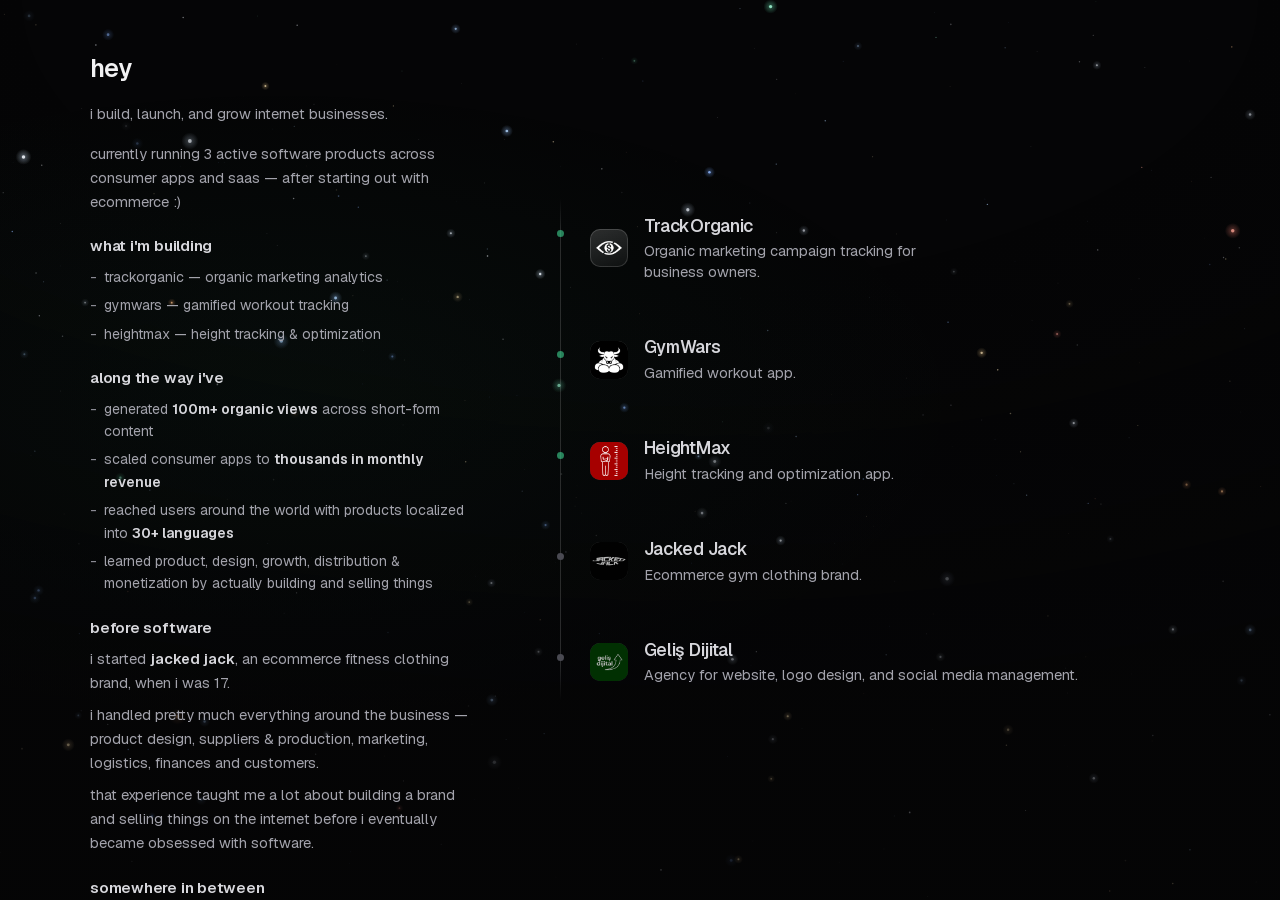
==== commit 2b9c9d06: "Change heading to 'hey', fix gradient stacking to overlay content above button" ====
--- a/index.html
+++ b/index.html
@@ -26,7 +26,7 @@
 
 <link rel="preload" href="assets/fonts/geist-latin.woff2" as="font" type="font/woff2" crossorigin>
 <link rel="preload" href="assets/fonts/geist-mono-latin.woff2" as="font" type="font/woff2" crossorigin>
-<link rel="stylesheet" href="styles.css?v=5">
+<link rel="stylesheet" href="styles.css?v=6">
 
 <script type="application/ld+json">
 {"@context":"https://schema.org","@type":"Person","name":"Yusuf Emir Ulutaş","url":"https://ulutas.co/","sameAs":["https://x.com/ye33u","https://www.instagram.com/yusufemirulutas","https://www.linkedin.com/in/yusuf-emir-uluta%C5%9F-a8b88731a/"]}
@@ -53,7 +53,7 @@
   <!-- ================= LEFT: PROFILE ================= -->
   <aside class="col-profile">
     <div class="bio" id="bio">
-      <h1 class="bio-name">hi, i'm yusuf</h1>
+      <h1 class="bio-name">hey</h1>
 
       <div class="bio-body">
         <p class="bio-intro">
--- a/styles.css
+++ b/styles.css
@@ -352,6 +352,7 @@
   .bio-toggle{
     display:inline-flex;align-items:center;gap:5px;
     position:relative;
+    z-index:1;
     appearance:none;background:none;border:none;
     padding:0;
     margin-top:-4px;
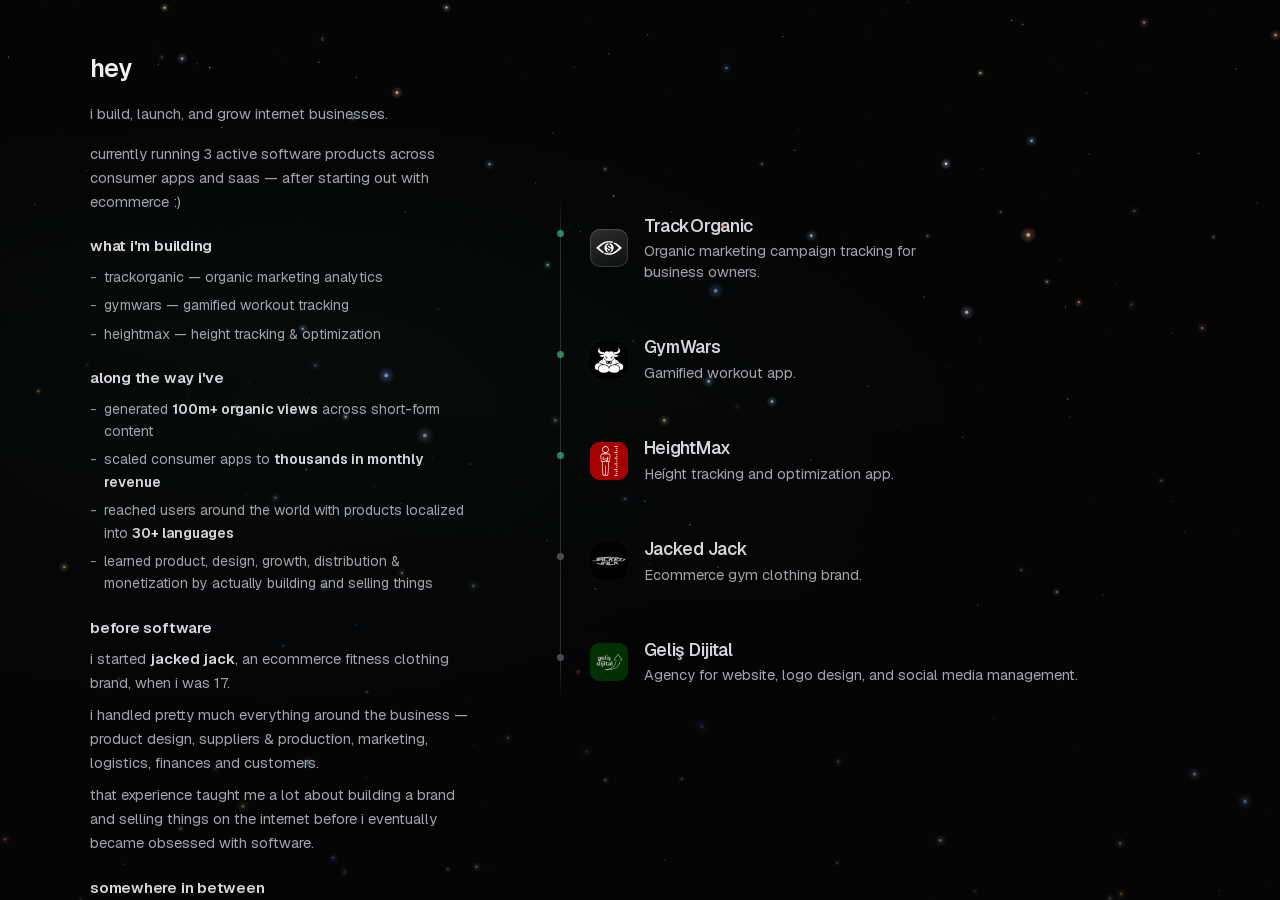
==== commit 70a80ee7: "remove 'i genuinely enjoy helping people' paragraph" ====
--- a/index.html
+++ b/index.html
@@ -109,9 +109,7 @@
             <p class="bio-intro">
               if you're building something and think i can help, feel free to reach out.
             </p>
-            <p class="bio-intro">
-              i genuinely enjoy helping people build, grow and figure things out.
-            </p>
+
           </div>
 
           <nav class="bio-links" aria-label="Social links">
